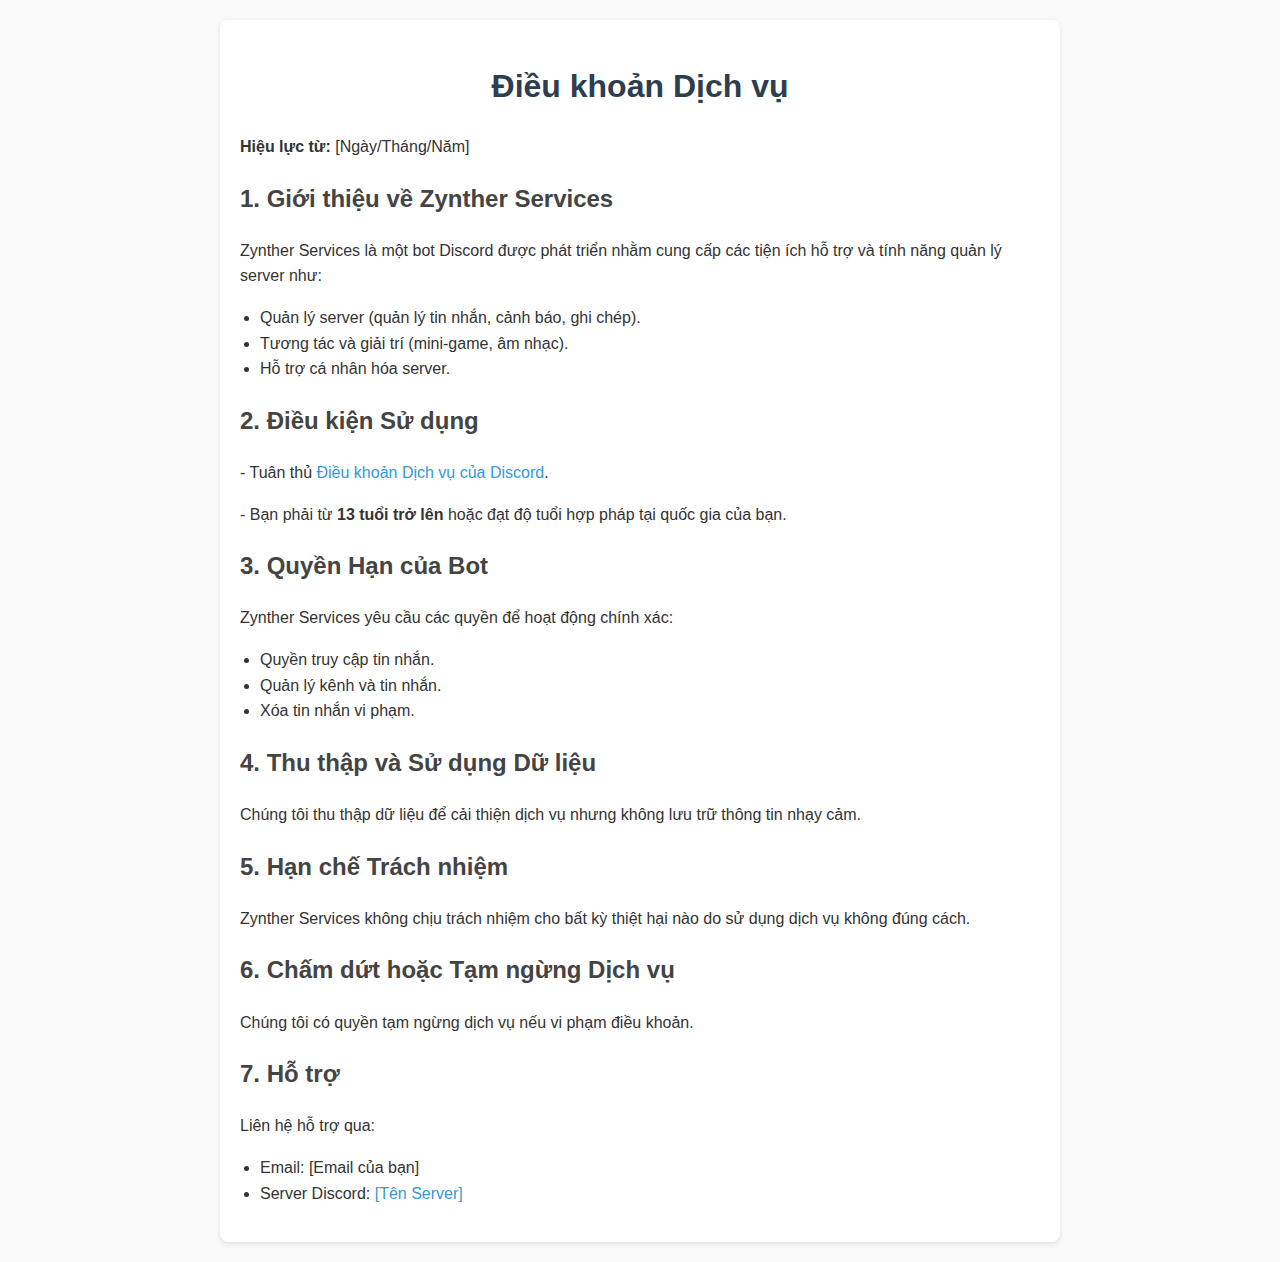
==== terms_of_services.html @ 80136fdc "Create terms_of_services.html" ====
<!DOCTYPE html>
<html lang="vi">
<head>
    <meta charset="UTF-8">
    <meta name="viewport" content="width=device-width, initial-scale=1.0">
    <title>Điều khoản Dịch vụ - Zynther Services</title>
    <style>
        body {
            font-family: Arial, sans-serif;
            line-height: 1.6;
            margin: 20px;
            padding: 0;
            background-color: #f9f9f9;
            color: #333;
        }
        h1, h2, h3 {
            color: #444;
        }
        h1 {
            text-align: center;
            color: #2c3e50;
        }
        a {
            color: #3498db;
            text-decoration: none;
        }
        a:hover {
            text-decoration: underline;
        }
        .container {
            max-width: 800px;
            margin: 0 auto;
            background: #fff;
            padding: 20px;
            border-radius: 8px;
            box-shadow: 0 2px 4px rgba(0, 0, 0, 0.1);
        }
        ul {
            padding-left: 20px;
        }
    </style>
</head>
<body>
    <div class="container">
        <h1>Điều khoản Dịch vụ</h1>
        <p><strong>Hiệu lực từ:</strong> [Ngày/Tháng/Năm]</p>
        <h2>1. Giới thiệu về Zynther Services</h2>
        <p>Zynther Services là một bot Discord được phát triển nhằm cung cấp các tiện ích hỗ trợ và tính năng quản lý server như:</p>
        <ul>
            <li>Quản lý server (quản lý tin nhắn, cảnh báo, ghi chép).</li>
            <li>Tương tác và giải trí (mini-game, âm nhạc).</li>
            <li>Hỗ trợ cá nhân hóa server.</li>
        </ul>
        <h2>2. Điều kiện Sử dụng</h2>
        <p>- Tuân thủ <a href="https://discord.com/terms" target="_blank">Điều khoản Dịch vụ của Discord</a>.</p>
        <p>- Bạn phải từ <strong>13 tuổi trở lên</strong> hoặc đạt độ tuổi hợp pháp tại quốc gia của bạn.</p>
        <h2>3. Quyền Hạn của Bot</h2>
        <p>Zynther Services yêu cầu các quyền để hoạt động chính xác:</p>
        <ul>
            <li>Quyền truy cập tin nhắn.</li>
            <li>Quản lý kênh và tin nhắn.</li>
            <li>Xóa tin nhắn vi phạm.</li>
        </ul>
        <h2>4. Thu thập và Sử dụng Dữ liệu</h2>
        <p>Chúng tôi thu thập dữ liệu để cải thiện dịch vụ nhưng không lưu trữ thông tin nhạy cảm.</p>
        <h2>5. Hạn chế Trách nhiệm</h2>
        <p>Zynther Services không chịu trách nhiệm cho bất kỳ thiệt hại nào do sử dụng dịch vụ không đúng cách.</p>
        <h2>6. Chấm dứt hoặc Tạm ngừng Dịch vụ</h2>
        <p>Chúng tôi có quyền tạm ngừng dịch vụ nếu vi phạm điều khoản.</p>
        <h2>7. Hỗ trợ</h2>
        <p>Liên hệ hỗ trợ qua:</p>
        <ul>
            <li>Email: [Email của bạn]</li>
            <li>Server Discord: <a href="[Link Discord]">[Tên Server]</a></li>
        </ul>
    </div>
</body>
</html>
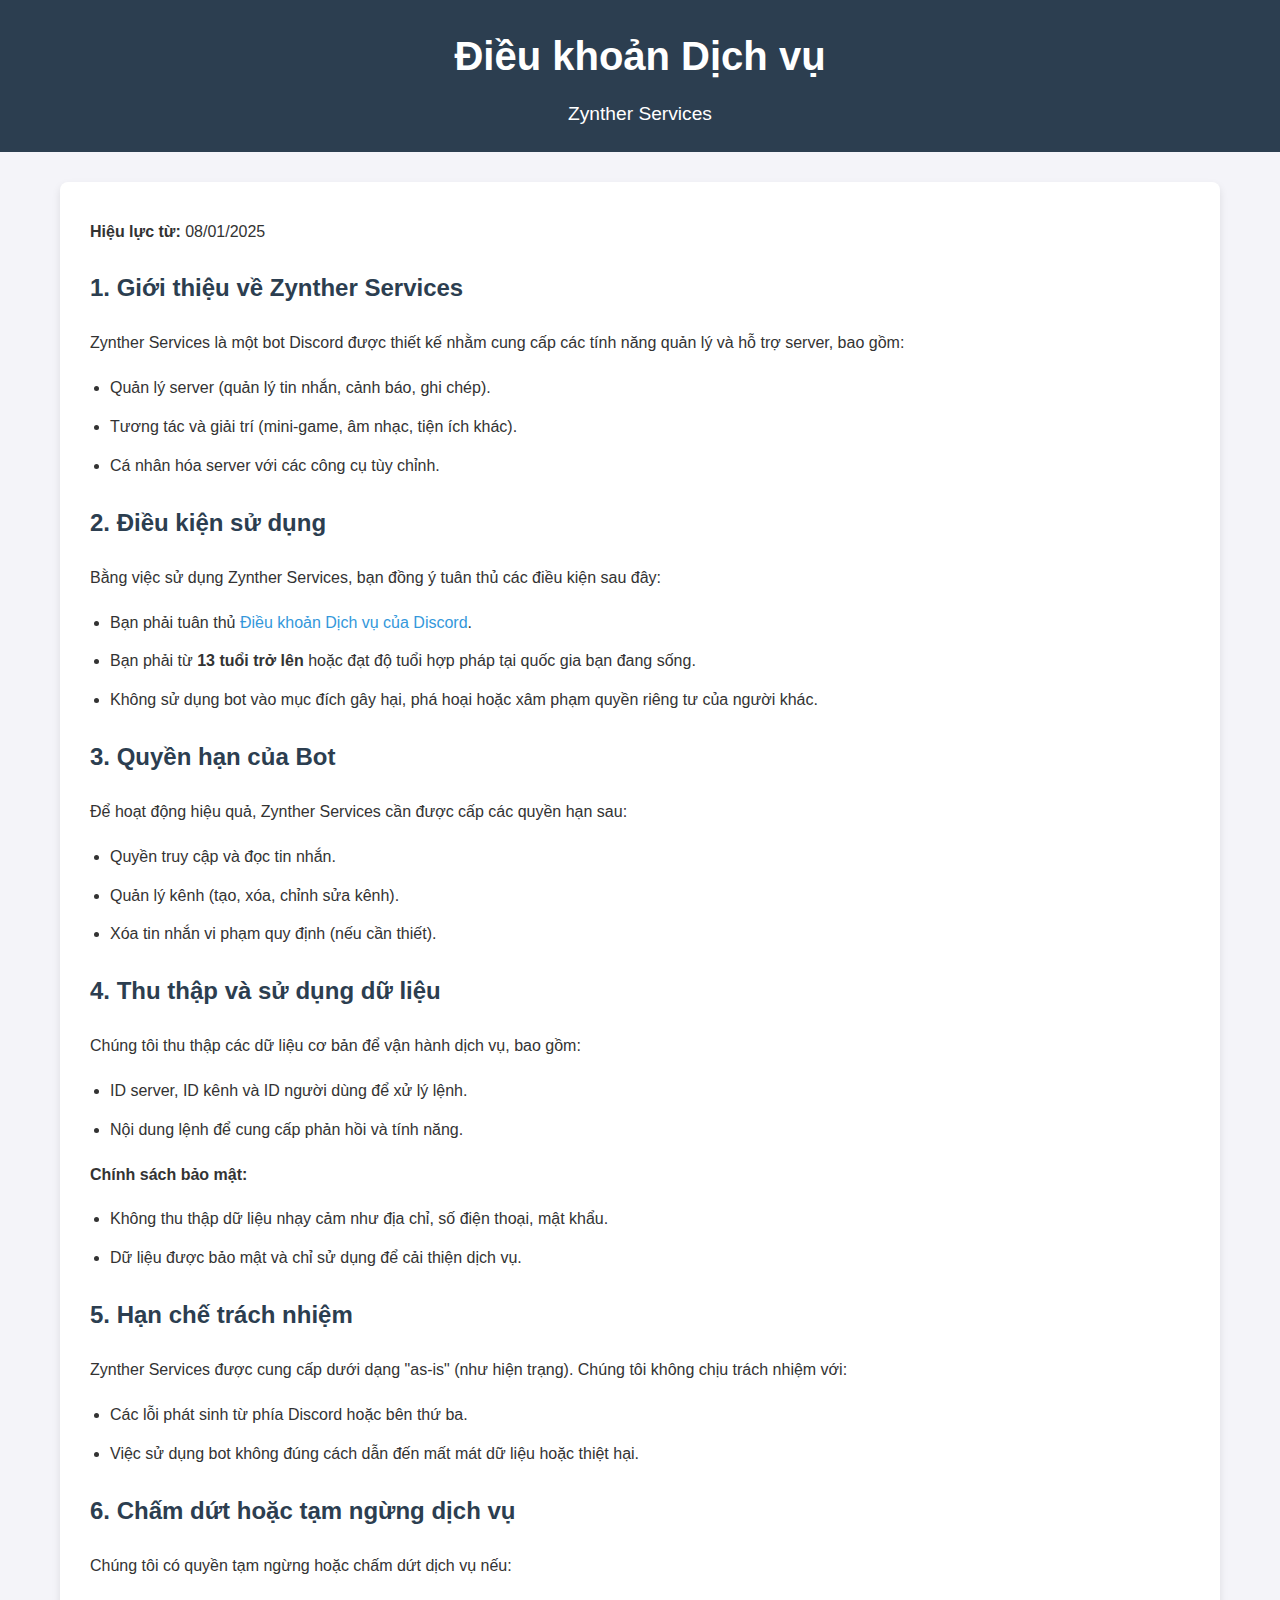
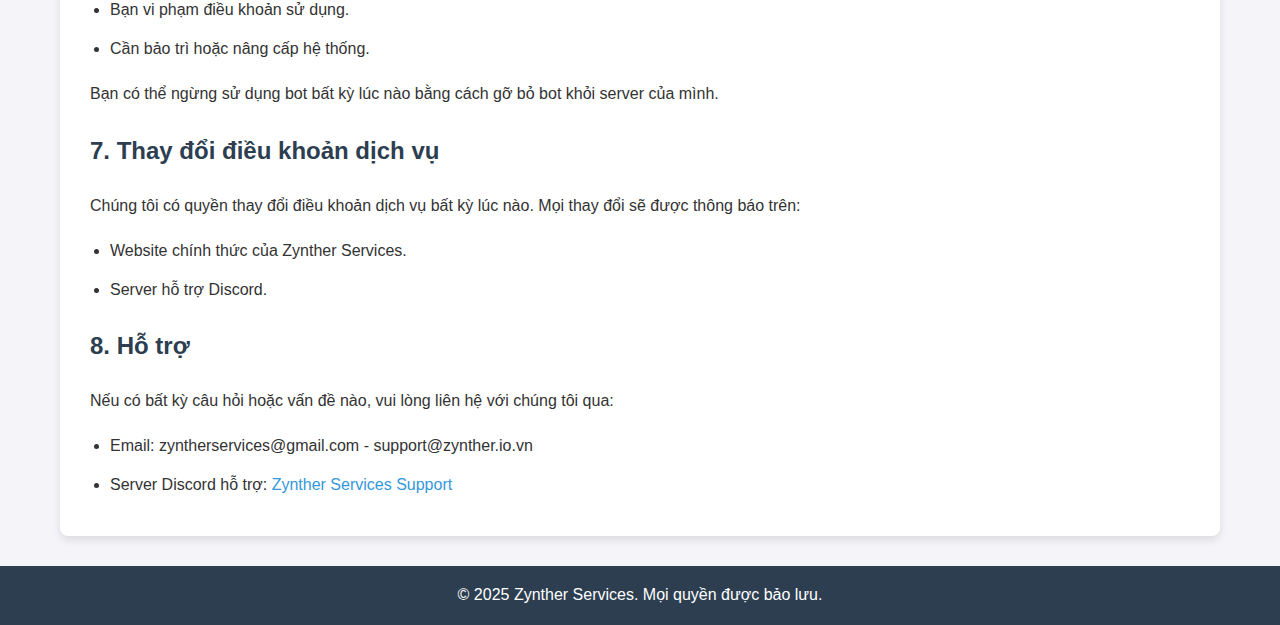
==== commit f6d797a7: "Update terms_of_services.html" ====
--- a/terms_of_services.html
+++ b/terms_of_services.html
@@ -7,18 +7,43 @@
     <style>
         body {
             font-family: Arial, sans-serif;
-            line-height: 1.6;
-            margin: 20px;
+            line-height: 1.8;
+            margin: 0;
             padding: 0;
-            background-color: #f9f9f9;
+            background-color: #f4f4f9;
             color: #333;
         }
-        h1, h2, h3 {
-            color: #444;
+        header {
+            background-color: #2c3e50;
+            color: #fff;
+            padding: 20px 0;
+            text-align: center;
         }
-        h1 {
-            text-align: center;
+        header h1 {
+            margin: 0;
+            font-size: 2.5rem;
+        }
+        header p {
+            margin: 5px 0 0;
+            font-size: 1.2rem;
+        }
+        .container {
+            max-width: 1100px;
+            margin: 30px auto;
+            background: #fff;
+            padding: 20px 30px;
+            border-radius: 8px;
+            box-shadow: 0 4px 8px rgba(0, 0, 0, 0.1);
+        }
+        h2 {
             color: #2c3e50;
+            margin-top: 20px;
+        }
+        ul {
+            padding-left: 20px;
+        }
+        ul li {
+            margin-bottom: 10px;
         }
         a {
             color: #3498db;
@@ -27,52 +52,85 @@
         a:hover {
             text-decoration: underline;
         }
-        .container {
-            max-width: 800px;
-            margin: 0 auto;
-            background: #fff;
-            padding: 20px;
-            border-radius: 8px;
-            box-shadow: 0 2px 4px rgba(0, 0, 0, 0.1);
+        footer {
+            background-color: #2c3e50;
+            color: #fff;
+            text-align: center;
+            padding: 15px 0;
+            margin-top: 30px;
         }
-        ul {
-            padding-left: 20px;
+        footer p {
+            margin: 0;
         }
     </style>
 </head>
 <body>
+    <header>
+        <h1>Điều khoản Dịch vụ</h1>
+        <p>Zynther Services</p>
+    </header>
     <div class="container">
-        <h1>Điều khoản Dịch vụ</h1>
-        <p><strong>Hiệu lực từ:</strong> [Ngày/Tháng/Năm]</p>
+        <p><strong>Hiệu lực từ:</strong> 08/01/2025</p>
         <h2>1. Giới thiệu về Zynther Services</h2>
-        <p>Zynther Services là một bot Discord được phát triển nhằm cung cấp các tiện ích hỗ trợ và tính năng quản lý server như:</p>
+        <p>Zynther Services là một bot Discord được thiết kế nhằm cung cấp các tính năng quản lý và hỗ trợ server, bao gồm:</p>
         <ul>
             <li>Quản lý server (quản lý tin nhắn, cảnh báo, ghi chép).</li>
-            <li>Tương tác và giải trí (mini-game, âm nhạc).</li>
-            <li>Hỗ trợ cá nhân hóa server.</li>
+            <li>Tương tác và giải trí (mini-game, âm nhạc, tiện ích khác).</li>
+            <li>Cá nhân hóa server với các công cụ tùy chỉnh.</li>
         </ul>
-        <h2>2. Điều kiện Sử dụng</h2>
-        <p>- Tuân thủ <a href="https://discord.com/terms" target="_blank">Điều khoản Dịch vụ của Discord</a>.</p>
-        <p>- Bạn phải từ <strong>13 tuổi trở lên</strong> hoặc đạt độ tuổi hợp pháp tại quốc gia của bạn.</p>
-        <h2>3. Quyền Hạn của Bot</h2>
-        <p>Zynther Services yêu cầu các quyền để hoạt động chính xác:</p>
+        <h2>2. Điều kiện sử dụng</h2>
+        <p>Bằng việc sử dụng Zynther Services, bạn đồng ý tuân thủ các điều kiện sau đây:</p>
         <ul>
-            <li>Quyền truy cập tin nhắn.</li>
-            <li>Quản lý kênh và tin nhắn.</li>
-            <li>Xóa tin nhắn vi phạm.</li>
+            <li>Bạn phải tuân thủ <a href="https://discord.com/terms" target="_blank">Điều khoản Dịch vụ của Discord</a>.</li>
+            <li>Bạn phải từ <strong>13 tuổi trở lên</strong> hoặc đạt độ tuổi hợp pháp tại quốc gia bạn đang sống.</li>
+            <li>Không sử dụng bot vào mục đích gây hại, phá hoại hoặc xâm phạm quyền riêng tư của người khác.</li>
         </ul>
-        <h2>4. Thu thập và Sử dụng Dữ liệu</h2>
-        <p>Chúng tôi thu thập dữ liệu để cải thiện dịch vụ nhưng không lưu trữ thông tin nhạy cảm.</p>
-        <h2>5. Hạn chế Trách nhiệm</h2>
-        <p>Zynther Services không chịu trách nhiệm cho bất kỳ thiệt hại nào do sử dụng dịch vụ không đúng cách.</p>
-        <h2>6. Chấm dứt hoặc Tạm ngừng Dịch vụ</h2>
-        <p>Chúng tôi có quyền tạm ngừng dịch vụ nếu vi phạm điều khoản.</p>
-        <h2>7. Hỗ trợ</h2>
-        <p>Liên hệ hỗ trợ qua:</p>
+        <h2>3. Quyền hạn của Bot</h2>
+        <p>Để hoạt động hiệu quả, Zynther Services cần được cấp các quyền hạn sau:</p>
         <ul>
-            <li>Email: [Email của bạn]</li>
-            <li>Server Discord: <a href="[Link Discord]">[Tên Server]</a></li>
+            <li>Quyền truy cập và đọc tin nhắn.</li>
+            <li>Quản lý kênh (tạo, xóa, chỉnh sửa kênh).</li>
+            <li>Xóa tin nhắn vi phạm quy định (nếu cần thiết).</li>
+        </ul>
+        <h2>4. Thu thập và sử dụng dữ liệu</h2>
+        <p>Chúng tôi thu thập các dữ liệu cơ bản để vận hành dịch vụ, bao gồm:</p>
+        <ul>
+            <li>ID server, ID kênh và ID người dùng để xử lý lệnh.</li>
+            <li>Nội dung lệnh để cung cấp phản hồi và tính năng.</li>
+        </ul>
+        <p><strong>Chính sách bảo mật:</strong></p>
+        <ul>
+            <li>Không thu thập dữ liệu nhạy cảm như địa chỉ, số điện thoại, mật khẩu.</li>
+            <li>Dữ liệu được bảo mật và chỉ sử dụng để cải thiện dịch vụ.</li>
+        </ul>
+        <h2>5. Hạn chế trách nhiệm</h2>
+        <p>Zynther Services được cung cấp dưới dạng "as-is" (như hiện trạng). Chúng tôi không chịu trách nhiệm với:</p>
+        <ul>
+            <li>Các lỗi phát sinh từ phía Discord hoặc bên thứ ba.</li>
+            <li>Việc sử dụng bot không đúng cách dẫn đến mất mát dữ liệu hoặc thiệt hại.</li>
+        </ul>
+        <h2>6. Chấm dứt hoặc tạm ngừng dịch vụ</h2>
+        <p>Chúng tôi có quyền tạm ngừng hoặc chấm dứt dịch vụ nếu:</p>
+        <ul>
+            <li>Bạn vi phạm điều khoản sử dụng.</li>
+            <li>Cần bảo trì hoặc nâng cấp hệ thống.</li>
+        </ul>
+        <p>Bạn có thể ngừng sử dụng bot bất kỳ lúc nào bằng cách gỡ bỏ bot khỏi server của mình.</p>
+        <h2>7. Thay đổi điều khoản dịch vụ</h2>
+        <p>Chúng tôi có quyền thay đổi điều khoản dịch vụ bất kỳ lúc nào. Mọi thay đổi sẽ được thông báo trên:</p>
+        <ul>
+            <li>Website chính thức của Zynther Services.</li>
+            <li>Server hỗ trợ Discord.</li>
+        </ul>
+        <h2>8. Hỗ trợ</h2>
+        <p>Nếu có bất kỳ câu hỏi hoặc vấn đề nào, vui lòng liên hệ với chúng tôi qua:</p>
+        <ul>
+            <li>Email: zyntherservices@gmail.com - support@zynther.io.vn</li>
+            <li>Server Discord hỗ trợ: <a href="https://discord.gg/XNXBzRtXww" target="_blank">Zynther Services Support</a></li>
         </ul>
     </div>
+    <footer>
+        <p>&copy; 2025 Zynther Services. Mọi quyền được bảo lưu.</p>
+    </footer>
 </body>
 </html>
